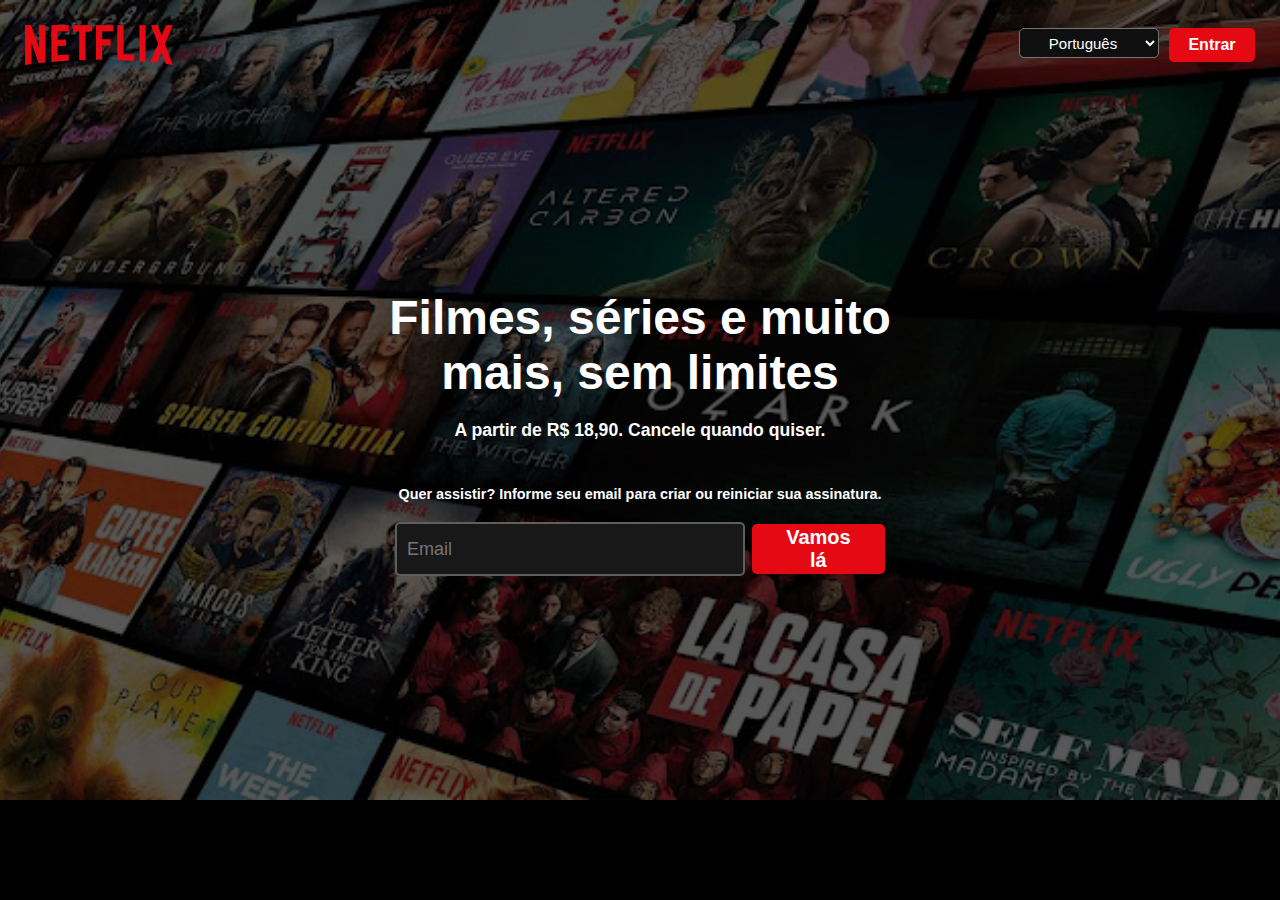
==== index.html @ 18afc344 "Primeiro Commit" ====
<!DOCTYPE html>
<html lang="pt-br">
<head>
    <meta charset="UTF-8">
    <meta name="viewport" content="width=device-width, initial-scale=1.0">
    <title>Desafio Netflix</title>
    <link rel="shortcut icon" href="icones/favicon.ico" type="image/x-icon">
    <link rel="stylesheet" href="estilos/style.css">
    
</head>
<body>
    <main class="fundo">
        <header>
            <img src="imagens/netflix.png" alt="Logo Netflix">
            <nav>
                <select name="idioma" id="iidioma">
                    
                    <option value="portugues">Português</option>
                    <option value="english">English</option>
                </select>
                <a href="#" class="botao">Entrar</a>
            </nav>
        </header>

        <section class="titulo">
            <h1>Filmes, séries e muito mais, sem limites</h1>
            <h2>A partir de R$ 18,90. Cancele quando quiser.</h2>
            <h3>Quer assistir? Informe seu email para criar ou reiniciar sua assinatura.</h3>
            <form action="#">
                <input type="email" name="email" class="email" id="iemail" placeholder="Email">
                <button type="submit" class="buton">Vamos lá</button>
            </form>
        </section>




    </main>
</body>
</html>
---- estilos/style.css ----
@charset "UTF-8";

* {
    margin: 0px;
    padding: 0px;
    font-family: Arial, Helvetica, sans-serif;
                                                
}

body {
    background-image: url('../imagens/fundo.jpg');
    background-repeat: no-repeat;
    background-color: black;
    background-position: center top;
    background-size: cover;
}

.fundo {
    /*width: 100vw;
    height: 100vh;*/
    background-color: rgba(0, 0, 0, 0.650);
    height: 800px;
}

header {
    display: flex;
    flex-wrap: wrap;
    justify-content: space-between;
    align-items: center;
    padding: 25px;
}

nav {
    display: flex;
}

select {
    background-color: #0F0F0F;
    color: white;
    text-align: center;
    border-radius: 5px;
    height: 30px;
    width: 140px;
    font-size: 15px;
}

option {
    background-color: #FDFDFD;
    color: black;
}

.botao {
    text-decoration: none;
    background-color: #E50914;
    color: white;
    display: block;
    text-align: center;
    font-family: Arial, Helvetica, sans-serif;
    font-weight: bold;
    border-radius: 5px;
    width: 70px;
    padding: 8px;
    margin-left: 10px;
}

.botao:hover {
    background-color: #C11119;
    transition: 0.5s;
}

.titulo {
    color: white;
    margin: auto;
    max-width: 550px;
    margin-top: 200px;
    text-align: center;

}

.titulo > h1 {
    font-size: 3rem;
    margin-bottom: 20px;
}

.titulo > h2 {
    font-size: 1.1rem;
    margin-bottom: 45px;
}

.titulo > h3 {
    font-size: 0.9rem;
    margin-bottom: 20px;
}

form {
    display: flex;
    justify-content: center;
    align-items: center;
}

.email {
    font-size: 18px;
    width: 350px;
    height: 50px;
    background-color: #181818;
    color: white;
    border: 2px solid #5E5E5E;
    border-radius: 5px;
    padding-left: 10px;
    margin-left: 30px;
    margin-right: 7px;
}

.buton {
    border: none;
    border-radius: 5px;
    background-color: #E50914;
    color: white;
    font-weight: bold;
    height: 50px;
    padding-left: 25px;
    padding-right: 25px;
    font-size: 20px;
    margin-right: 30px;
}

.buton:hover {
    background-color: #C11119;
    transition: 0.5s;
}
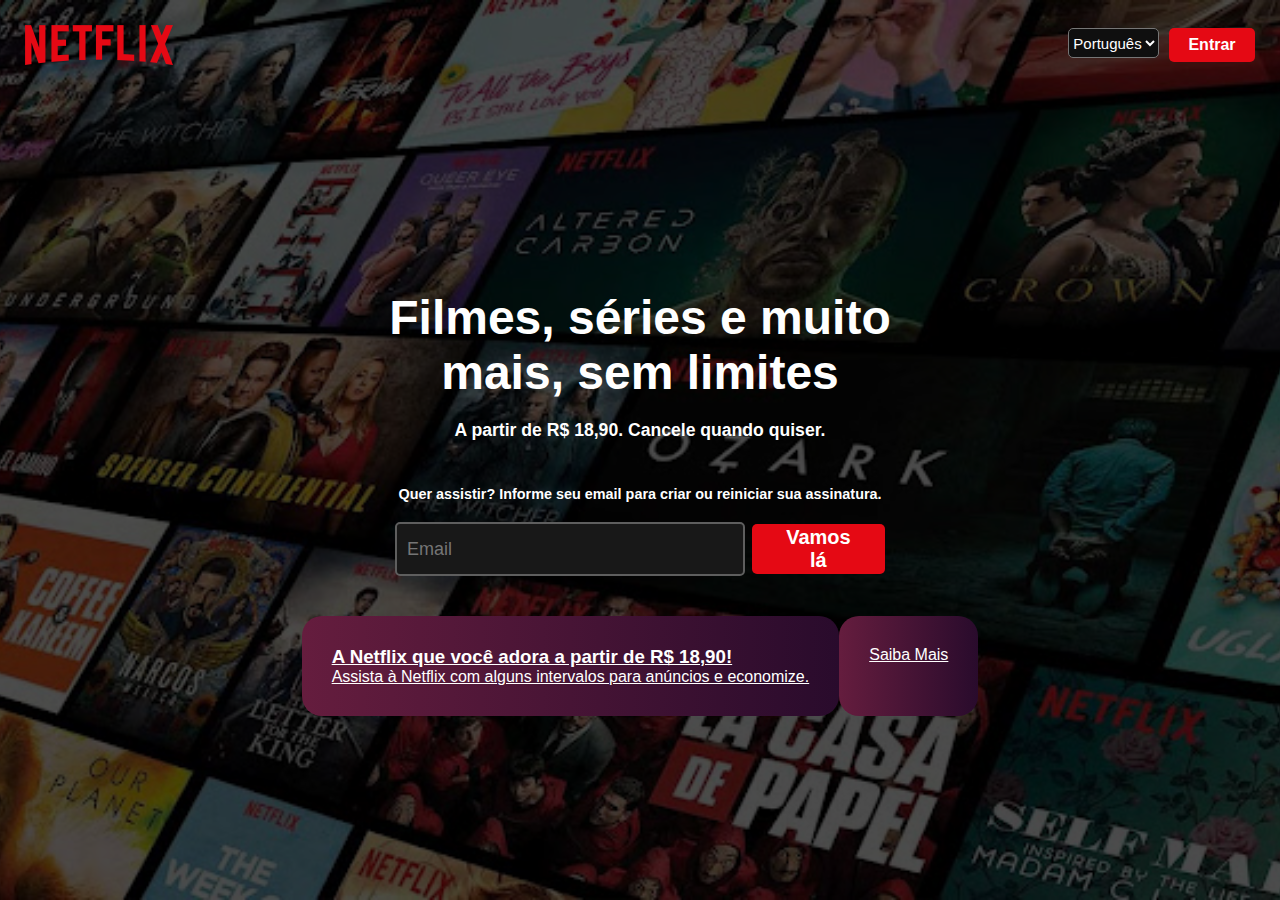
==== commit 5d4d000c: "mudanças" ====
--- a/index.html
+++ b/index.html
@@ -14,7 +14,6 @@
             <img src="imagens/netflix.png" alt="Logo Netflix">
             <nav>
                 <select name="idioma" id="iidioma">
-                    
                     <option value="portugues">Português</option>
                     <option value="english">English</option>
                 </select>
@@ -32,8 +31,13 @@
             </form>
         </section>
 
-
-
+        <section id="saiba">
+            <a href="">
+                <h3>A Netflix que você adora a partir de R$ 18,90!</h3>
+                <p>Assista à Netflix com alguns intervalos para anúncios e economize.</p>
+                <a href="https://www.netflix.com/signup?previousMode=welcome" target="_blank">Saiba Mais</a>
+            </a>
+        </section>
 
     </main>
 </body>
--- a/estilos/style.css
+++ b/estilos/style.css
@@ -13,13 +13,12 @@
     background-color: black;
     background-position: center top;
     background-size: cover;
+    background-attachment: fixed;
 }
 
 .fundo {
-    /*width: 100vw;
-    height: 100vh;*/
-    background-color: rgba(0, 0, 0, 0.650);
-    height: 800px;
+    height: 100vh;
+    background-color: rgba(0, 0, 0, 0.700);
 }
 
 header {
@@ -40,7 +39,6 @@
     text-align: center;
     border-radius: 5px;
     height: 30px;
-    width: 140px;
     font-size: 15px;
 }
 
@@ -127,4 +125,19 @@
 .buton:hover {
     background-color: #C11119;
     transition: 0.5s;
+}
+
+
+#saiba {
+    display: flex;
+    justify-content: center;
+    margin: 40px;
+}
+
+#saiba > a {
+    display: block;
+    background-image: linear-gradient(to right, #651D3E, #290B2C);
+    color: white;
+    padding: 30px;
+    border-radius: 20px;
 }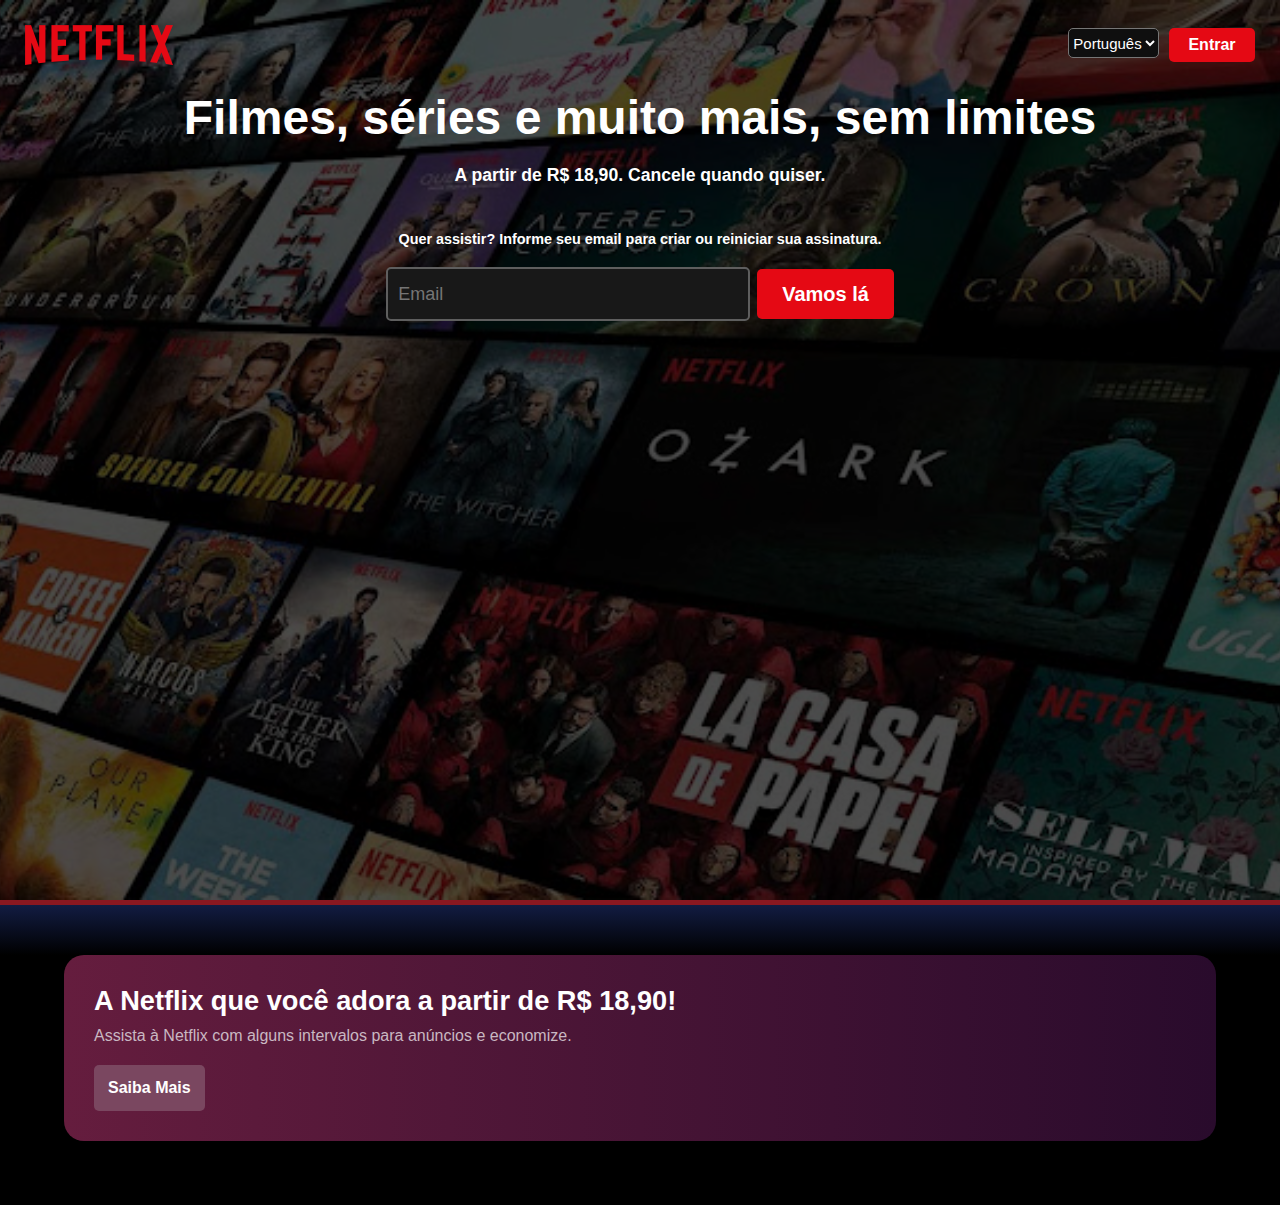
==== commit 2bc50495: "Alterações de organização" ====
--- a/index.html
+++ b/index.html
@@ -4,41 +4,49 @@
     <meta charset="UTF-8">
     <meta name="viewport" content="width=device-width, initial-scale=1.0">
     <title>Desafio Netflix</title>
-    <link rel="shortcut icon" href="icones/favicon.ico" type="image/x-icon">
-    <link rel="stylesheet" href="estilos/style.css">
-    
+    <link rel="shortcut icon" href="scr/icones/favicon.ico" type="image/x-icon">
+    <link rel="stylesheet" href="scr/estilos/style.css">
 </head>
 <body>
-    <main class="fundo">
-        <header>
-            <img src="imagens/netflix.png" alt="Logo Netflix">
-            <nav>
-                <select name="idioma" id="iidioma">
-                    <option value="portugues">Português</option>
-                    <option value="english">English</option>
-                </select>
-                <a href="#" class="botao">Entrar</a>
-            </nav>
-        </header>
+    <div class="imagem-fundo">
+        <section class="escuro">
+            <header>
+                <img src="scr/imagens/netflix.png" alt="Logo Netflix">
+                <nav>
+                    <select name="idioma" id="iidioma">
+                        <option value="portugues">Português</option>
+                        <option value="english">English</option>
+                    </select>
+                    <a href="#" class="botao">Entrar</a>
+                </nav>
+            </header>
+            <section class="titulo">
+                <h1>Filmes, séries e muito mais, sem limites</h1>
+                <h2>A partir de R$ 18,90. Cancele quando quiser.</h2>
+                <h3>Quer assistir? Informe seu email para criar ou reiniciar sua assinatura.</h3>
+                <form action="#">
+                    <input type="email" name="email" class="email" id="iemail" placeholder="Email">
+                    <button type="submit" class="buton">Vamos lá</button>
+                </form>
+            </section>
+        </section>
+    </div>
 
-        <section class="titulo">
-            <h1>Filmes, séries e muito mais, sem limites</h1>
-            <h2>A partir de R$ 18,90. Cancele quando quiser.</h2>
-            <h3>Quer assistir? Informe seu email para criar ou reiniciar sua assinatura.</h3>
-            <form action="#">
-                <input type="email" name="email" class="email" id="iemail" placeholder="Email">
-                <button type="submit" class="buton">Vamos lá</button>
-            </form>
-        </section>
+    <hr>
 
-        <section id="saiba">
-            <a href="">
-                <h3>A Netflix que você adora a partir de R$ 18,90!</h3>
-                <p>Assista à Netflix com alguns intervalos para anúncios e economize.</p>
-                <a href="https://www.netflix.com/signup?previousMode=welcome" target="_blank">Saiba Mais</a>
-            </a>
-        </section>
+    <div class="degrade">
 
-    </main>
+    </div>
+    
+    <section id="conteudo">
+        <article id="saiba">
+            <h3>A Netflix que você adora a partir de R$ 18,90!</h3>
+            <p>Assista à Netflix com alguns intervalos para anúncios e economize.</p>
+            <a href="https://www.netflix.com/signup?previousMode=welcome" target="_blank">Saiba Mais</a>
+        </article>
+    </section>
+        
+    
+    
 </body>
 </html>--- a/scr/estilos/style.css
+++ b/scr/estilos/style.css
@@ -0,0 +1,187 @@
+@charset "UTF-8";
+
+* {
+    margin: 0px;
+    padding: 0px;
+    font-family: Arial, Helvetica, sans-serif;
+                                                
+}
+
+body {
+    background-color: black;
+}
+
+.escuro {
+    background-color: rgba(0, 0, 0, 0.700);
+    height: 915px;
+}
+
+.imagem-fundo {
+    height: 100vh;
+    background-image: url('../imagens/fundo.jpg');
+    background-repeat: no-repeat;
+    background-color: black;
+    background-position: center top;
+    background-size: cover;
+    background-attachment: fixed;
+}
+
+header {
+    display: flex;
+    flex-wrap: wrap;
+    justify-content: space-between;
+    align-items: center;
+    padding: 25px;
+}
+
+nav {
+    display: flex;
+}
+
+select {
+    background-color: #0F0F0F;
+    color: white;
+    text-align: center;
+    border-radius: 5px;
+    height: 30px;
+    font-size: 15px;
+}
+
+option {
+    background-color: #FDFDFD;
+    color: black;
+}
+
+.botao {
+    text-decoration: none;
+    background-color: #E50914;
+    color: white;
+    display: block;
+    text-align: center;
+    font-family: Arial, Helvetica, sans-serif;
+    font-weight: bold;
+    border-radius: 5px;
+    width: 70px;
+    padding: 8px;
+    margin-left: 10px;
+}
+
+.botao:hover {
+    background-color: #C11119;
+    transition: 0.5s;
+}
+
+.titulo {
+    color: white;
+    display: flex;
+    flex-direction: column;
+    text-align: center;
+    /*margin: auto;
+    max-width: 550px;
+    margin-top: 200px;
+    text-align: center;*/
+
+}
+
+.titulo > h1 {
+    font-size: 3rem;
+    margin-bottom: 20px;
+}
+
+.titulo > h2 {
+    font-size: 1.1rem;
+    margin-bottom: 45px;
+}
+
+.titulo > h3 {
+    font-size: 0.9rem;
+    margin-bottom: 20px;
+}
+
+form {
+    display: flex;
+    justify-content: center;
+    align-items: center;
+}
+
+.email {
+    font-size: 18px;
+    width: 350px;
+    height: 50px;
+    background-color: #181818;
+    color: white;
+    border: 2px solid #5E5E5E;
+    border-radius: 5px;
+    padding-left: 10px;
+    margin-left: 30px;
+    margin-right: 7px;
+    margin-bottom: 100px;
+}
+
+.buton {
+    border: none;
+    border-radius: 5px;
+    background-color: #E50914;
+    color: white;
+    font-weight: bold;
+    height: 50px;
+    padding-left: 25px;
+    padding-right: 25px;
+    font-size: 20px;
+    margin-right: 30px;
+    margin-bottom: 100px;
+}
+
+.buton:hover {
+    background-color: #C11119;
+    transition: 0.5s;
+}
+
+hr {
+    background-color: #8a1820;
+    height: 5px;
+    border: none;
+}
+
+.degrade {
+    background-image: linear-gradient(to bottom, #121C42, black);
+    height: 50px;
+}
+
+#saiba {
+    display: flex;
+    justify-content: center;
+    margin: 5%;
+    margin-top: 0px;
+    display: block;
+    background-image: linear-gradient(to right, #651D3E, #290B2C);
+    color: white;
+    padding: 20px;
+    border-radius: 20px;
+}
+
+#saiba > a {
+    display: inline-block;
+    background-color: #7a4760;
+    color: white;
+    text-decoration: none;
+    font-weight: bold;
+    padding: 14px;
+    border-radius: 5px;
+    margin: 10px;
+}
+
+#saiba > a:hover {
+    background-color: #693950;
+    transition: 0.5s;
+}
+
+#saiba > h3 {
+    margin: 10px;
+    font-size: 1.7rem;
+}
+
+#saiba > p {
+    margin: 10px;
+    color: #C9B8C2;
+}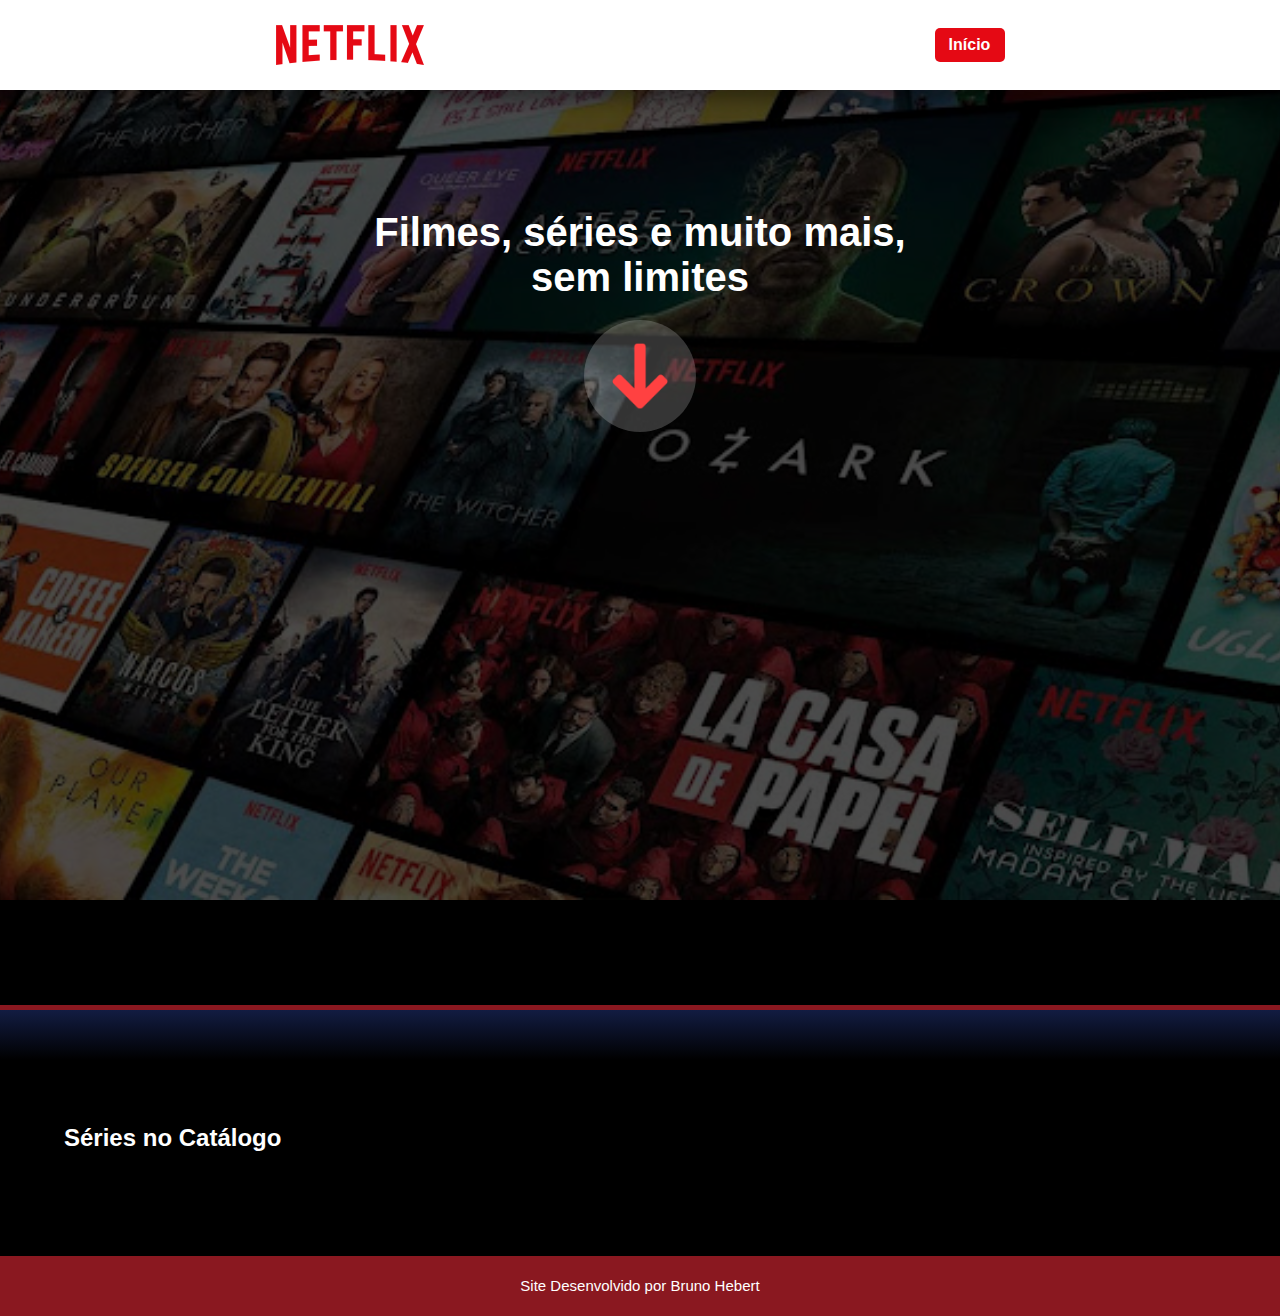
==== commit 3f92aa67: "Atualização JavaScript" ====
--- a/index.html
+++ b/index.html
@@ -6,47 +6,35 @@
     <title>Desafio Netflix</title>
     <link rel="shortcut icon" href="scr/icones/favicon.ico" type="image/x-icon">
     <link rel="stylesheet" href="scr/estilos/style.css">
+    <script src="scr/scripts/script.js" defer></script>
 </head>
 <body>
-    <div class="imagem-fundo">
-        <section class="escuro">
-            <header>
-                <img src="scr/imagens/netflix.png" alt="Logo Netflix">
-                <nav>
-                    <select name="idioma" id="iidioma">
-                        <option value="portugues">Português</option>
-                        <option value="english">English</option>
-                    </select>
-                    <a href="#" class="botao">Entrar</a>
-                </nav>
-            </header>
+    <header>
+        <img src="scr/imagens/netflix.png" alt="Logo Netflix">
+        <nav>
+            <a href="#" class="botao">Início</a>
+        </nav>
+    </header>
+    <section class="imagem-fundo">
+        <div class="escuro">
             <section class="titulo">
                 <h1>Filmes, séries e muito mais, sem limites</h1>
-                <h2>A partir de R$ 18,90. Cancele quando quiser.</h2>
-                <h3>Quer assistir? Informe seu email para criar ou reiniciar sua assinatura.</h3>
-                <form action="#">
-                    <input type="email" name="email" class="email" id="iemail" placeholder="Email">
-                    <button type="submit" class="buton">Vamos lá</button>
-                </form>
+                <a href="#conteudo"><img src="scr/imagens/seta.png" alt="Seta" class="seta"></a>
             </section>
-        </section>
+        </div>
+    </section>
+
+    <hr id="conteudo">
+    <div class="degrade"></div>
+
+    <h2>Séries no Catálogo</h2>
+    <!-- ======================================  -->
+    <div class="container">
+        <div class="shows" id="shows"></div>
     </div>
-
-    <hr>
-
-    <div class="degrade">
-
-    </div>
-    
-    <section id="conteudo">
-        <article id="saiba">
-            <h3>A Netflix que você adora a partir de R$ 18,90!</h3>
-            <p>Assista à Netflix com alguns intervalos para anúncios e economize.</p>
-            <a href="https://www.netflix.com/signup?previousMode=welcome" target="_blank">Saiba Mais</a>
-        </article>
-    </section>
-        
-    
-    
+    <!-- ======================================  -->
+    <footer>
+        <p>Site Desenvolvido por Bruno Hebert</p>
+    </footer>
 </body>
 </html>--- a/scr/estilos/style.css
+++ b/scr/estilos/style.css
@@ -3,12 +3,56 @@
 * {
     margin: 0px;
     padding: 0px;
+    box-sizing: border-box;
     font-family: Arial, Helvetica, sans-serif;
                                                 
 }
 
 body {
     background-color: black;
+}
+
+header {
+    background-color: #ffffff;
+    box-shadow: 2px 10px 15px rgba(0, 0, 0, 0.356);
+    position: fixed;
+    z-index: 999;
+    width: 100%;
+    top: 0;
+    left: 0;
+    display: flex;
+    flex-wrap: wrap;
+    justify-content: space-around;
+    align-items: center;
+    padding: 25px;
+}
+
+header > img {
+    max-width: 29%;
+}
+
+nav {
+    display: flex;
+    align-items: center;
+}
+
+.botao {
+    text-decoration: none;
+    background-color: #E50914;
+    color: white;
+    display: block;
+    text-align: center;
+    font-weight: bold;
+    border-radius: 5px;
+    width: 70px;
+    padding: 8px;
+    margin-left: 10px;
+}
+
+.botao:hover {
+    background-color: #C11119;
+    transition: 0.3s;
+    transform: scale(1.1, 1.1);
 }
 
 .escuro {
@@ -17,7 +61,6 @@
 }
 
 .imagem-fundo {
-    height: 100vh;
     background-image: url('../imagens/fundo.jpg');
     background-repeat: no-repeat;
     background-color: black;
@@ -26,115 +69,30 @@
     background-attachment: fixed;
 }
 
-header {
-    display: flex;
-    flex-wrap: wrap;
-    justify-content: space-between;
-    align-items: center;
-    padding: 25px;
-}
-
-nav {
-    display: flex;
-}
-
-select {
-    background-color: #0F0F0F;
-    color: white;
+.titulo {
+    color: white;
+    max-width: 600px;
     text-align: center;
-    border-radius: 5px;
-    height: 30px;
-    font-size: 15px;
-}
-
-option {
-    background-color: #FDFDFD;
-    color: black;
-}
-
-.botao {
-    text-decoration: none;
-    background-color: #E50914;
-    color: white;
-    display: block;
-    text-align: center;
-    font-family: Arial, Helvetica, sans-serif;
-    font-weight: bold;
-    border-radius: 5px;
-    width: 70px;
-    padding: 8px;
-    margin-left: 10px;
-}
-
-.botao:hover {
-    background-color: #C11119;
-    transition: 0.5s;
-}
-
-.titulo {
-    color: white;
-    display: flex;
-    flex-direction: column;
-    text-align: center;
-    /*margin: auto;
-    max-width: 550px;
-    margin-top: 200px;
-    text-align: center;*/
-
+    margin: auto;
+    margin-top: 90px;
+    padding: 120px 20px 0px 20px;
 }
 
 .titulo > h1 {
-    font-size: 3rem;
+    font-size: 250%;
     margin-bottom: 20px;
 }
 
-.titulo > h2 {
-    font-size: 1.1rem;
-    margin-bottom: 45px;
-}
-
-.titulo > h3 {
-    font-size: 0.9rem;
-    margin-bottom: 20px;
-}
-
-form {
-    display: flex;
-    justify-content: center;
-    align-items: center;
-}
-
-.email {
-    font-size: 18px;
-    width: 350px;
-    height: 50px;
-    background-color: #181818;
-    color: white;
-    border: 2px solid #5E5E5E;
-    border-radius: 5px;
-    padding-left: 10px;
-    margin-left: 30px;
-    margin-right: 7px;
-    margin-bottom: 100px;
-}
-
-.buton {
-    border: none;
-    border-radius: 5px;
-    background-color: #E50914;
-    color: white;
-    font-weight: bold;
-    height: 50px;
-    padding-left: 25px;
-    padding-right: 25px;
-    font-size: 20px;
-    margin-right: 30px;
-    margin-bottom: 100px;
-}
-
-.buton:hover {
-    background-color: #C11119;
-    transition: 0.5s;
+.seta {
+    width: 20%;
+    border-radius: 50%;
+    background-color: rgba(255, 255, 255, 0.2);
+}
+
+.seta:hover {
+    transform: scale(1.1, 1.1);
+    transition: 0.3s;
+    background-color: rgba(255, 255, 255, 0.4);
 }
 
 hr {
@@ -148,40 +106,99 @@
     height: 50px;
 }
 
-#saiba {
+h2 {
+    color: white;
+    margin: 5%;
+}
+
+.container {
+    max-width: 1200px;
+    margin: 0 auto;
+    padding: 20px;
+}
+
+.shows {
     display: flex;
-    justify-content: center;
-    margin: 5%;
-    margin-top: 0px;
+    flex-wrap: wrap;
+    justify-content: space-between;
+    gap: 20px;
+}
+
+.show {
+    position: relative;
+    width: calc(25% - 20px);
+    border-radius: 5px;
+    overflow: hidden;
+    background-color: #C11119;
+    box-shadow: 0 2px 4px rgba(0, 0, 0, 0.1);
+}
+
+.show:hover {
+    transform: scale(1.05, 1.05);
+    transition: 0.4s;
+    cursor: pointer;
+}
+
+.show img {
+    width: 100%;
+    height: auto;
+    border-radius: 5px 5px 0 0;
+}
+.show-content {
+    display: none;
+    position: absolute;
+    bottom: 0;
+    left: 0;
+    width: 100%;
+    padding: 10px;
+    background-color: white;
+    color: black;
+    box-sizing: border-box;
+    transition: opacity 0.3s;
+}
+.show:hover .show-content {
     display: block;
-    background-image: linear-gradient(to right, #651D3E, #290B2C);
-    color: white;
-    padding: 20px;
-    border-radius: 20px;
-}
-
-#saiba > a {
-    display: inline-block;
-    background-color: #7a4760;
-    color: white;
-    text-decoration: none;
-    font-weight: bold;
-    padding: 14px;
-    border-radius: 5px;
-    margin: 10px;
-}
-
-#saiba > a:hover {
-    background-color: #693950;
-    transition: 0.5s;
-}
-
-#saiba > h3 {
-    margin: 10px;
-    font-size: 1.7rem;
-}
-
-#saiba > p {
-    margin: 10px;
-    color: #C9B8C2;
+}
+.show-title {
+    color: black;
+    margin-top: 0;
+    margin-bottom: 5px;
+    font-size: 1rem;
+}
+.show-summary {
+    margin-top: 0;
+    font-size: 0.8rem;
+    opacity: 0;
+    transition: opacity 0.3s;
+}
+.show:hover .show-summary {
+    opacity: 1;
+}
+
+@media screen and (max-width: 992px) {
+    .show {
+        width: calc(33.33% - 20px);
+    }
+}
+
+@media screen and (max-width: 768px) {
+    .show {
+        width: calc(50% - 20px);
+    }
+}
+
+@media screen and (max-width: 576px) {
+    .show {
+        width: 100%;
+    }
+}
+
+footer {
+    width: 100%;
+    height: 60px;
+    background-color: #8a1820;
+    color: white;
+    font-size: 15px;
+    text-align: center;
+    line-height: 60px;
 }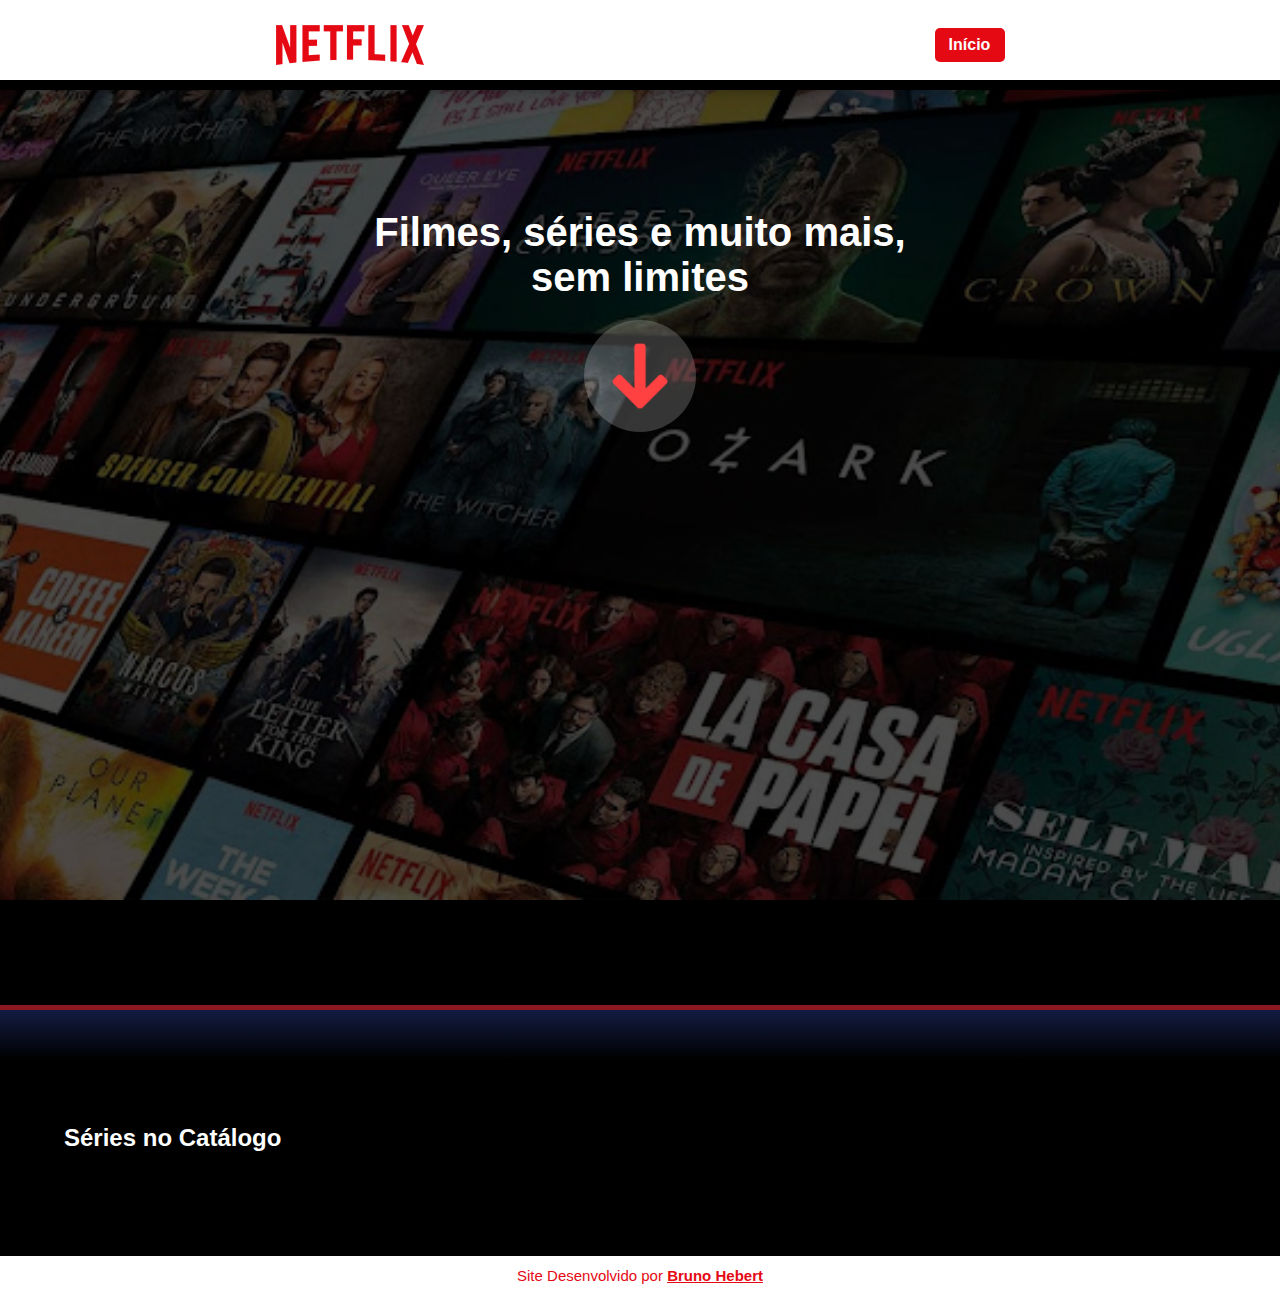
==== commit 20b54a26: "Configurações de header e footer" ====
--- a/index.html
+++ b/index.html
@@ -4,13 +4,13 @@
     <meta charset="UTF-8">
     <meta name="viewport" content="width=device-width, initial-scale=1.0">
     <title>Desafio Netflix</title>
-    <link rel="shortcut icon" href="scr/icones/favicon.ico" type="image/x-icon">
-    <link rel="stylesheet" href="scr/estilos/style.css">
-    <script src="scr/scripts/script.js" defer></script>
+    <link rel="shortcut icon" href="src/icones/favicon.ico" type="image/x-icon">
+    <link rel="stylesheet" href="src/estilos/style.css">
+    <script src="src/scripts/script.js" defer></script>
 </head>
 <body>
     <header>
-        <img src="scr/imagens/netflix.png" alt="Logo Netflix">
+        <img src="src/imagens/netflix.png" alt="Logo Netflix">
         <nav>
             <a href="#" class="botao">Início</a>
         </nav>
@@ -19,7 +19,7 @@
         <div class="escuro">
             <section class="titulo">
                 <h1>Filmes, séries e muito mais, sem limites</h1>
-                <a href="#conteudo"><img src="scr/imagens/seta.png" alt="Seta" class="seta"></a>
+                <a href="#conteudo"><img src="src/imagens/seta.png" alt="Seta" class="seta"></a>
             </section>
         </div>
     </section>
@@ -28,13 +28,12 @@
     <div class="degrade"></div>
 
     <h2>Séries no Catálogo</h2>
-    <!-- ======================================  -->
     <div class="container">
         <div class="shows" id="shows"></div>
     </div>
-    <!-- ======================================  -->
+
     <footer>
-        <p>Site Desenvolvido por Bruno Hebert</p>
+        <p>Site Desenvolvido por <a href="https://github.com/BrunoVesp" class="bruno">Bruno Hebert</a></p>
     </footer>
 </body>
 </html>--- a/src/estilos/style.css
+++ b/src/estilos/style.css
@@ -0,0 +1,220 @@
+@charset "UTF-8";
+
+* {
+    margin: 0px;
+    padding: 0px;
+    box-sizing: border-box;
+    font-family: Arial, Helvetica, sans-serif;
+                                                
+}
+
+body {
+    background-color: black;
+}
+
+header {
+    background-color: #ffffff;
+    box-shadow: 2px 10px 15px rgba(0, 0, 0, 0.356);
+    position: fixed;
+    z-index: 999;
+    width: 100%;
+    height: 80px;
+    top: 0;
+    left: 0;
+    display: flex;
+    flex-wrap: wrap;
+    justify-content: space-around;
+    align-items: center;
+    padding: 25px;
+}
+
+header > img {
+    max-width: 29%;
+}
+
+nav {
+    display: flex;
+    align-items: center;
+}
+
+.botao {
+    text-decoration: none;
+    background-color: #E50914;
+    color: white;
+    display: block;
+    text-align: center;
+    font-weight: bold;
+    border-radius: 5px;
+    width: 70px;
+    padding: 8px;
+    margin-left: 10px;
+}
+
+.botao:hover {
+    background-color: #C11119;
+    transition: 0.3s;
+    transform: scale(1.1, 1.1);
+}
+
+.escuro {
+    background-color: rgba(0, 0, 0, 0.700);
+    height: 915px;
+}
+
+.imagem-fundo {
+    background-image: url('../imagens/fundo.jpg');
+    background-repeat: no-repeat;
+    background-color: black;
+    background-position: center top;
+    background-size: cover;
+    background-attachment: fixed;
+}
+
+.titulo {
+    color: white;
+    max-width: 600px;
+    text-align: center;
+    margin: auto;
+    margin-top: 90px;
+    padding: 120px 20px 0px 20px;
+}
+
+.titulo > h1 {
+    font-size: 250%;
+    margin-bottom: 20px;
+}
+
+.seta {
+    width: 20%;
+    border-radius: 50%;
+    background-color: rgba(255, 255, 255, 0.2);
+}
+
+.seta:hover {
+    transform: scale(1.1, 1.1);
+    transition: 0.3s;
+    background-color: rgba(255, 255, 255, 0.4);
+}
+
+hr {
+    background-color: #8a1820;
+    height: 5px;
+    border: none;
+}
+
+.degrade {
+    background-image: linear-gradient(to bottom, #121C42, black);
+    height: 50px;
+}
+
+h2 {
+    color: white;
+    margin: 5%;
+}
+
+.container {
+    max-width: 1200px;
+    margin: 0 auto;
+    padding: 20px;
+}
+
+.shows {
+    display: flex;
+    flex-wrap: wrap;
+    justify-content: space-between;
+    gap: 20px;
+}
+
+.show {
+    position: relative;
+    width: calc(25% - 20px);
+    border-radius: 5px;
+    overflow: hidden;
+    background-color: #C11119;
+    box-shadow: 0 2px 4px rgba(0, 0, 0, 0.1);
+}
+
+.show:hover {
+    transform: scale(1.05, 1.05);
+    transition: 0.4s;
+    cursor: pointer;
+}
+
+.show img {
+    width: 100%;
+    height: auto;
+    border-radius: 5px 5px 0 0;
+}
+
+.show-content {
+    display: none;
+    position: absolute;
+    bottom: 0;
+    left: 0;
+    width: 100%;
+    padding: 10px;
+    background-color: white;
+    color: black;
+    box-sizing: border-box;
+    transition: opacity 0.3s;
+}
+
+.show:hover .show-content {
+    display: block;
+}
+
+.show-title {
+    color: black;
+    margin-top: 0;
+    margin-bottom: 5px;
+    font-size: 1rem;
+}
+
+.show-summary {
+    margin-top: 0;
+    font-size: 0.8rem;
+    opacity: 0;
+    transition: opacity 0.3s;
+}
+
+.show:hover .show-summary {
+    opacity: 1;
+}
+
+@media screen and (max-width: 992px) {
+    .show {
+        width: calc(33.33% - 20px);
+    }
+}
+
+@media screen and (max-width: 768px) {
+    .show {
+        width: calc(50% - 20px);
+    }
+}
+
+@media screen and (max-width: 576px) {
+    .show {
+        width: 100%;
+    }
+}
+
+footer {
+    width: 100%;
+    height: 40px;
+    background-color: white;
+    color: #E50914;
+    font-size: 15px;
+    text-align: center;
+    line-height: 40px;
+}
+
+.bruno {
+    display: inline-block;
+    color: #E50914;
+    font-weight: bold;
+}
+
+.bruno:hover {
+    transform: scale(1.03, 1.03);
+}